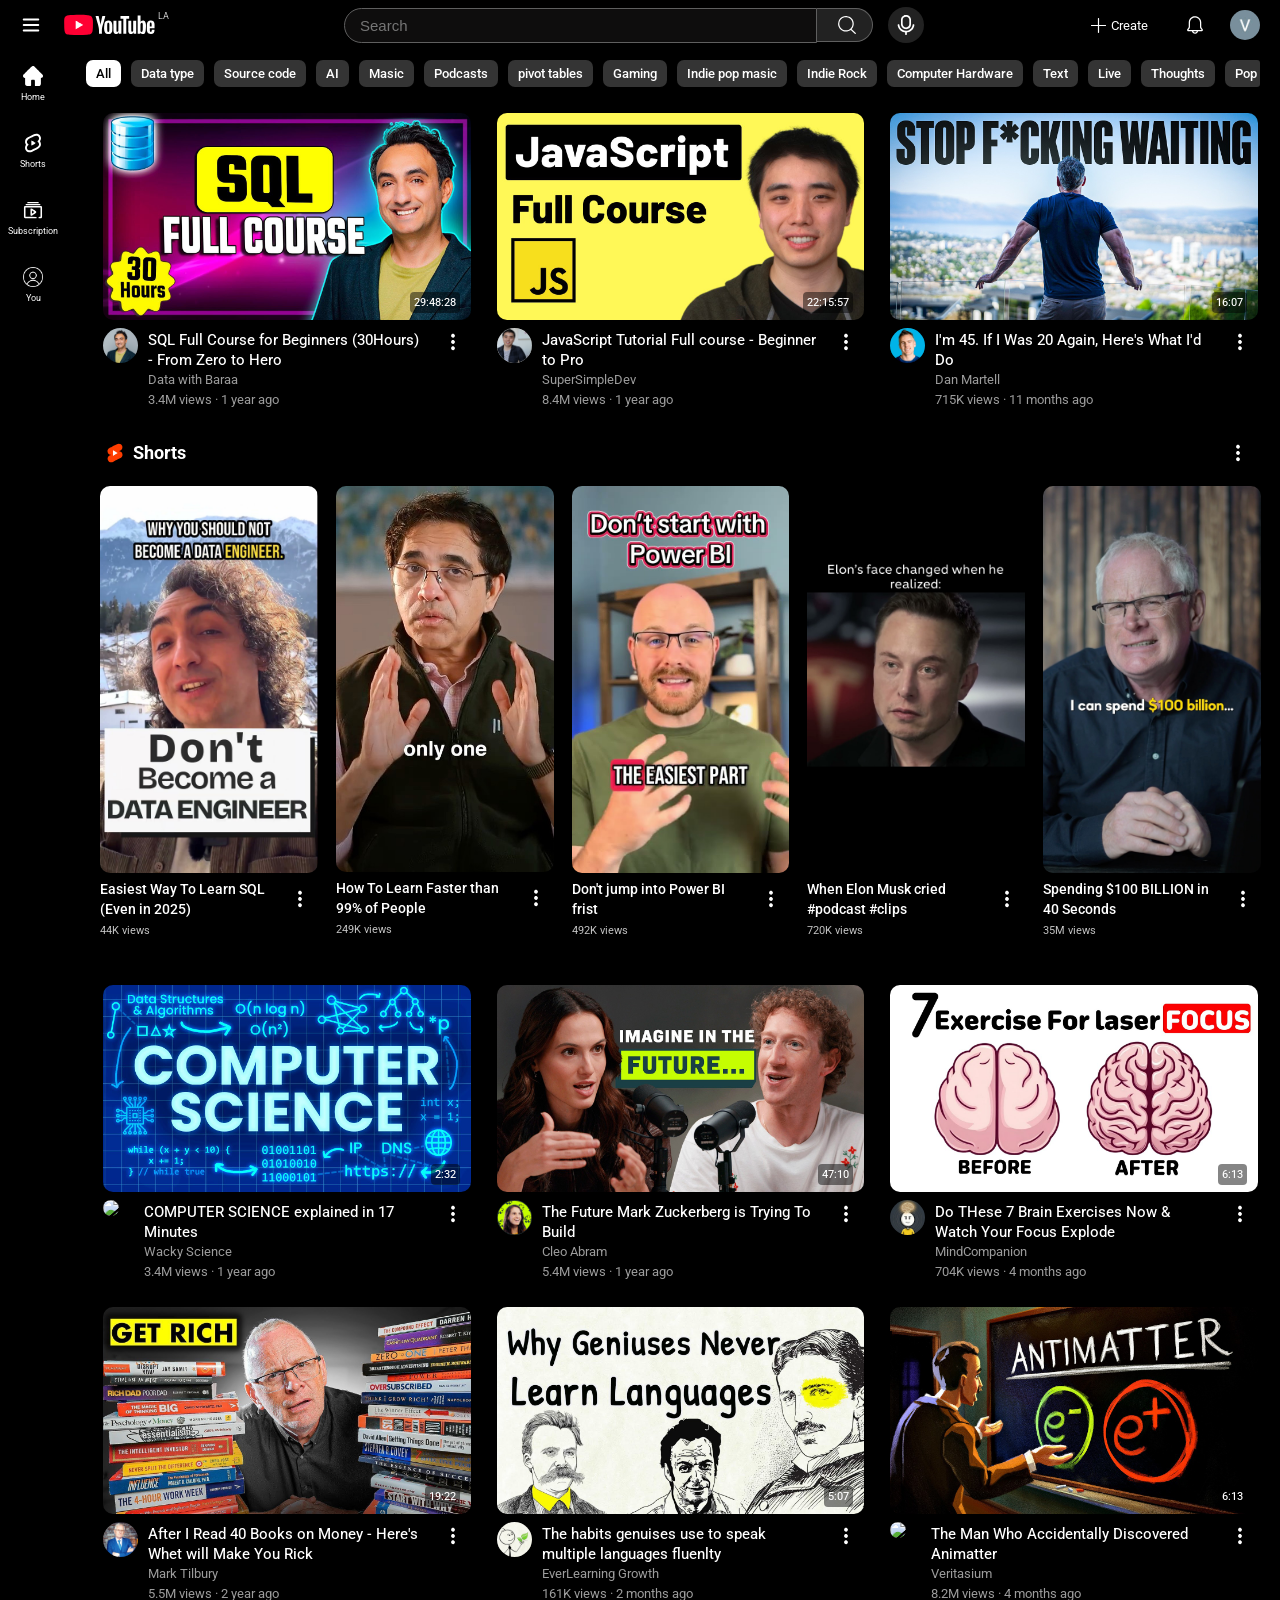
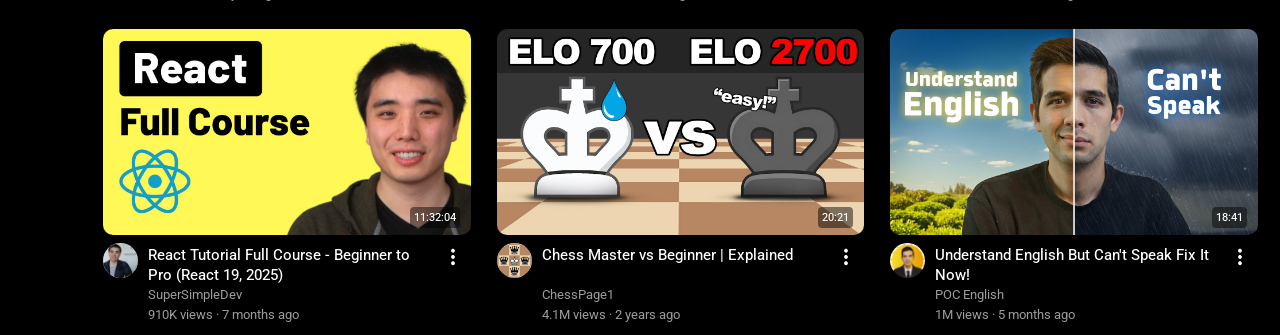
==== index.html @ 27a3a65a "Add comment in index.html for testing" ====
<!doctype html>
<html lang="en">
  <head>
    <meta charset="UTF-8" />
    <meta name="viewport" content="width=device-width, initial-scale=1.0" />
    <title>Youtube.com</title>
    <link rel="preconnect" href="https://fonts.googleapis.com" />
    <link rel="preconnect" href="https://fonts.gstatic.com" crossorigin />
    <link
      href="https://fonts.googleapis.com/css2?family=Roboto:ital,wght@0,100..900;1,100..900&display=swap"
      rel="stylesheet"
    />
    <link rel="stylesheet" href="style/general.css" />
    <link rel="stylesheet" href="style/header.css" />
    <link rel="stylesheet" href="style/youtube-sidebar.css" />
    <link rel="stylesheet" href="style/header-2.css" />
    <link rel="stylesheet" href="style/vdieo-section.css" />
    <link rel="stylesheet" href="style/youtube-shorts.css" />
  </head>

  <body>
    <!-- this comment form another -->
    <!-- this add for test-->
    <header>
      <div class="video-head">
        <div class="left-section">
          <img
            class="hamburger-bar"
            src="youtube-icon/burger-menu-svgrepo-com.svg"
          />
          <div class="box-youtube-logo">
            <img
              class="youtube-logo"
              src="youtube-icon/yt_logo_fullcolor_white_digital.svg"
            />
            <p class="LA">LA</p>
          </div>
        </div>
        <div class="middle-section">
          <input class="youtube-search" placeholder="Search" />
          <button class="button-search">
            <img
              class="search-icon"
              src="youtube-icon/[CITYPNG.COM]Search Explore White Icon Transparent PNG - 4000x4000.svg"
            />
          </button>
          <button class="button-voice-search">
            <img
              class="icon-voice-search"
              src="youtube-icon/voice-record.svg"
            />
            <div class="voice-tooltip">search with your voice</div>
          </button>
        </div>
        <div class="right-section">
          <div class="button-create">
            <img class="plus" src="youtube-icon/plus.svg" />
            <span class="button-create-sub"> Create</span>
          </div>
          <button class="button-notification">
            <img
              class="youtube-notification"
              src="youtube-icon/ntification.svg"
            />
            <div class="notification-tooltip">notification</div>
          </button>
          <img class="main-channel" src="youtube-image-channel/unnamed.jpg" />
        </div>
      </div>
    </header>

    <!--  This is a Header 2  -->
    <header>
      <div class="header-2">
        <div class="wrapper">
          <div class="vdieo-type-all">All</div>
          <div class="vdieo-type">Data type</div>
          <div class="vdieo-type">Source code</div>
          <div class="vdieo-type">AI</div>
          <div class="vdieo-type">Masic</div>
          <div class="vdieo-type">Podcasts</div>
          <div class="vdieo-type">pivot tables</div>
          <div class="vdieo-type">Gaming</div>
          <div class="vdieo-type">Indie pop masic</div>
          <div class="vdieo-type">Indie Rock</div>
          <div class="vdieo-type">Computer Hardware</div>
          <div class="vdieo-type">Text</div>
          <div class="vdieo-type">Live</div>
          <div class="vdieo-type">Thoughts</div>
          <div class="vdieo-type">Pop Masic</div>
          <div class="vdieo-type">Balls</div>
          <div class="vdieo-type">Recently uploaded</div>
          <div class="vdieo-type">Watched</div>
          <div class="vdieo-type">New to you</div>
        </div>
      </div>
    </header>
    <!--  This is a Sidebar  -->
    <nav>
      <div class="vdieo-sidebar">
        <div class="sidebar-icon">
          <button class="sidebar-button">
            <img class="icon" src="youtube-icon/home.svg" />
          </button>
          <div class="sidebar-button-sub">Home</div>
        </div>

        <div class="sidebar-icon">
          <button class="sidebar-button">
            <img class="icon" src="youtube-icon/icons8-youtube-shorts-96.svg" />
          </button>
          <div class="sidebar-button-sub">Shorts</div>
        </div>

        <div class="sidebar-icon">
          <button class="sidebar-button">
            <img class="icon" src="youtube-icon/icons8-subscription-96.svg" />
          </button>
          <div class="sidebar-button-sub">Subscription</div>
        </div>

        <div class="sidebar-icon">
          <button class="sidebar-button">
            <img class="icon" src="youtube-icon/profile.png" />
          </button>
          <div class="sidebar-button-sub">You</div>
        </div>
      </div>
    </nav>

    <!--  This is a section  -->
    <section>
      <div class="containner-youtube-video">
        <div class="youtube-video">
          <div class="youtube-cover-page">
            <img src="youtube-thumbnail/thumbnail-1.jpg" />
            <div class="time">29:48:28</div>
          </div>
          <div class="video-preview">
            <div class="video-channel">
              <img src="youtube-image-channel/channel-1.jpg" />
            </div>
            <div class="video-topic">
              <div class="box-ad">
                <p class="vdieo-title">
                  SQL Full Course for Beginners (30Hours) - From Zero to Hero
                </p>
                <button class="button-ad">
                  <img class="icon-ad" src="youtube-icon/dots.svg" />
                </button>
              </div>
              <p class="channel-name">Data with Baraa</p>
              <p class="video-view">3.4M views &#183; 1 year ago</p>
            </div>
          </div>
        </div>

        <div class="youtube-video">
          <div class="youtube-cover-page">
            <img src="youtube-thumbnail/thumbnail-2.jpg" />
            <div class="time">22:15:57</div>
          </div>
          <div class="video-preview">
            <div class="video-channel">
              <img src="youtube-image-channel/channel-2.png" />
            </div>
            <div class="video-topic">
              <div class="box-ad">
                <p class="vdieo-title">
                  JavaScript Tutorial Full course - Beginner to Pro
                </p>
                <button class="button-ad">
                  <img class="icon-ad" src="youtube-icon/dots.svg" />
                </button>
              </div>
              <p class="channel-name">SuperSimpleDev</p>
              <p class="video-view">8.4M views &#183; 1 year ago</p>
            </div>
          </div>
        </div>

        <div class="youtube-video-move">
          <div class="youtube-cover-page-move">
            <img src="youtube-thumbnail/thumbnail-3.jpg" />
            <div class="time-move">16:07</div>
          </div>
          <div class="video-preview-move">
            <div class="video-channel-move">
              <img src="youtube-image-channel/channels-3.jpg" />
            </div>
            <div class="video-topic-move">
              <div class="box-ad-move">
                <p class="vdieo-title-move">
                  I'm 45. If I Was 20 Again, Here's What I'd Do
                </p>
                <button class="button-ad-move">
                  <img class="icon-ad-move" src="youtube-icon/dots.svg" />
                </button>
              </div>
              <p class="channel-name-move">Dan Martell</p>
              <p class="video-view-move">715K views &#183; 11 months ago</p>
            </div>
          </div>
        </div>
      </div>

      <!--   This is a Youtube Shorts   -->

      <div class="containner-youtube-shorts">
        <div class="box-youtube-shorts">
          <div class="youtube-shorts-logo">
            <img src="youtube-icon/icons8-youtube-shorts-480.svg" />
            <p>Shorts</p>
          </div>
          <button class="button-thir-dot-youtube-shorts">
            <img
              class="icon-thir-dot-youtube-shorts"
              src="youtube-icon/dots.svg"
            />
          </button>
        </div>

        <div class="containner-youtube-shorts-grid">
          <div class="youtube-shorts-video">
            <div class="youtube-shorts-cover-page">
              <img src="youtube-shorts-image/shorts-1.jpg" />
            </div>
            <div class="box-youtube-shorts-topic">
              <div class="youtube-shorts-topic">
                <p>Easiest Way To Learn SQL (Even in 2025)</p>
                <div>
                  <button class="button-ad">
                    <img class="icon-ad" src="youtube-icon/dots.svg" />
                  </button>
                </div>
              </div>
              <p class="views-youtube-shorts">44K views</p>
            </div>
          </div>

          <div class="youtube-shorts-video">
            <div class="youtube-shorts-cover-page">
              <img src="youtube-shorts-image/shorts-2.jpg" />
            </div>
            <div class="box-youtube-shorts-topic">
              <div class="youtube-shorts-topic">
                <p>How To Learn Faster than 99% of People</p>
                <button class="button-ad">
                  <img class="icon-ad" src="youtube-icon/dots.svg" />
                </button>
              </div>
              <p class="views-youtube-shorts">249K views</p>
            </div>
          </div>

          <div class="youtube-shorts-video-1">
            <div class="youtube-shorts-cover-page-1">
              <img src="youtube-shorts-image/shorts-3.jpg" />
            </div>
            <div class="box-youtube-shorts-topic-1">
              <div class="youtube-shorts-topic-1">
                <p>Don't jump into Power BI frist</p>
                <button class="button-ad-1">
                  <img class="icon-ad-1" src="youtube-icon/dots.svg" />
                </button>
              </div>
              <p class="views-youtube-shorts-1">492K views</p>
            </div>
          </div>

          <div class="youtube-shorts-video-2">
            <div class="youtube-shorts-cover-page-2">
              <img src="youtube-shorts-image/shorts-4.jpg" />
            </div>
            <div class="box-youtube-shorts-topic-2">
              <div class="youtube-shorts-topic-2">
                <p>When Elon Musk cried #podcast #clips</p>
                <button class="button-ad-2">
                  <img class="icon-ad-2" src="youtube-icon/dots.svg" />
                </button>
              </div>
              <p class="views-youtube-shorts-2">720K views</p>
            </div>
          </div>

          <div class="youtube-shorts-video-2">
            <div class="youtube-shorts-cover-page-2">
              <img src="youtube-shorts-image/shorts-5.jpg" />
            </div>
            <div class="box-youtube-shorts-topic-2">
              <div class="youtube-shorts-topic-2">
                <p>Spending $100 BILLION in 40 Seconds</p>
                <button class="button-ad-2">
                  <img class="icon-ad-2" src="youtube-icon/dots.svg" />
                </button>
              </div>
              <p class="views-youtube-shorts-2">35M views</p>
            </div>
          </div>
        </div>
      </div>

      <!--  This is a Youtube Video after Shorts  -->
      <div class="containner-youtube-vdieo-2">
        <div class="youtube-video">
          <div class="youtube-cover-page">
            <img src="youtube-thumbnail/thumbnail-4.jpg" />
            <div class="time">2:32</div>
          </div>
          <div class="video-preview">
            <div class="video-channel">
              <img src="youtube-image-channel/channels-4.jpg" />
            </div>
            <div class="video-topic">
              <div class="box-ad">
                <p class="vdieo-title">
                  COMPUTER SCIENCE explained in 17 Minutes
                </p>
                <button class="button-ad">
                  <img class="icon-ad" src="youtube-icon/dots.svg" />
                </button>
              </div>
              <p class="channel-name">Wacky Science</p>
              <p class="video-view">3.4M views &#183; 1 year ago</p>
            </div>
          </div>
        </div>

        <div class="youtube-video">
          <div class="youtube-cover-page">
            <img src="youtube-thumbnail/thumbnail-5.jpg" />
            <div class="time">47:10</div>
          </div>
          <div class="video-preview">
            <div class="video-channel">
              <img src="youtube-image-channel/channels-5.png" />
            </div>
            <div class="video-topic">
              <div class="box-ad">
                <p class="vdieo-title">
                  The Future Mark Zuckerberg is Trying To Build
                </p>
                <button class="button-ad">
                  <img class="icon-ad" src="youtube-icon/dots.svg" />
                </button>
              </div>
              <p class="channel-name">Cleo Abram</p>
              <p class="video-view">5.4M views &#183; 1 year ago</p>
            </div>
          </div>
        </div>

        <div class="youtube-video-move">
          <div class="youtube-cover-page-move">
            <img src="youtube-thumbnail/thumbnail-6.jpg" />
            <div class="time-move">6:13</div>
          </div>
          <div class="video-preview-move">
            <div class="video-channel-move">
              <img src="youtube-image-channel/channels-6.jpg" />
            </div>
            <div class="video-topic-move">
              <div class="box-ad-move">
                <p class="vdieo-title-move">
                  Do THese 7 Brain Exercises Now & Watch Your Focus Explode
                </p>
                <button class="button-ad-move">
                  <img class="icon-ad-move" src="youtube-icon/dots.svg" />
                </button>
              </div>
              <p class="channel-name-move">MindCompanion</p>
              <p class="video-view-move">704K views &#183; 4 months ago</p>
            </div>
          </div>
        </div>

        <div class="youtube-video">
          <div class="youtube-cover-page">
            <img src="youtube-thumbnail/thumbnail-7.jpg" />
            <div class="time">19:22</div>
          </div>
          <div class="video-preview">
            <div class="video-channel">
              <img src="youtube-image-channel/channels-7.jpg" />
            </div>
            <div class="video-topic">
              <div class="box-ad">
                <p class="vdieo-title">
                  After I Read 40 Books on Money - Here's Whet will Make You
                  Rick
                </p>
                <button class="button-ad">
                  <img class="icon-ad" src="youtube-icon/dots.svg" />
                </button>
              </div>
              <p class="channel-name">Mark Tilbury</p>
              <p class="video-view">5.5M views &#183; 2 year ago</p>
            </div>
          </div>
        </div>

        <div class="youtube-video">
          <div class="youtube-cover-page">
            <img src="youtube-thumbnail/thumbnail-8.jpg" />
            <div class="time">5:07</div>
          </div>
          <div class="video-preview">
            <div class="video-channel">
              <img src="youtube-image-channel/channels-8.png" />
            </div>
            <div class="video-topic">
              <div class="box-ad">
                <p class="vdieo-title">
                  The habits genuises use to speak multiple languages fluenlty
                </p>
                <button class="button-ad">
                  <img class="icon-ad" src="youtube-icon/dots.svg" />
                </button>
              </div>
              <p class="channel-name">EverLearning Growth</p>
              <p class="video-view">161K views &#183; 2 months ago</p>
            </div>
          </div>
        </div>

        <div class="youtube-video-move">
          <div class="youtube-cover-page-move">
            <img src="youtube-thumbnail/thumbnail-9.jpg" />
            <div class="time-move">6:13</div>
          </div>
          <div class="video-preview-move">
            <div class="video-channel-move">
              <img src="youtube-image-channel/channels-9.jpg" />
            </div>
            <div class="video-topic-move">
              <div class="box-ad-move">
                <p class="vdieo-title-move">
                  The Man Who Accidentally Discovered Animatter
                </p>
                <button class="button-ad-move">
                  <img class="icon-ad-move" src="youtube-icon/dots.svg" />
                </button>
              </div>
              <p class="channel-name-move">Veritasium</p>
              <p class="video-view-move">8.2M views &#183; 4 months ago</p>
            </div>
          </div>
        </div>

        <div class="youtube-video">
          <div class="youtube-cover-page">
            <img src="youtube-thumbnail/thumbnail-10.jpg" />
            <div class="time">11:32:04</div>
          </div>
          <div class="video-preview">
            <div class="video-channel">
              <img src="youtube-image-channel/channel-2.png" />
            </div>
            <div class="video-topic">
              <div class="box-ad">
                <p class="vdieo-title">
                  React Tutorial Full Course - Beginner to Pro (React 19, 2025)
                </p>
                <button class="button-ad">
                  <img class="icon-ad" src="youtube-icon/dots.svg" />
                </button>
              </div>
              <p class="channel-name">SuperSimpleDev</p>
              <p class="video-view">910K views &#183; 7 months ago</p>
            </div>
          </div>
        </div>

        <div class="youtube-video">
          <div class="youtube-cover-page">
            <img src="youtube-thumbnail/thumbnail-11.jpg" />
            <div class="time">20:21</div>
          </div>
          <div class="video-preview">
            <div class="video-channel">
              <img src="youtube-image-channel/channels-10.png" />
            </div>
            <div class="video-topic">
              <div class="box-ad">
                <p class="vdieo-title">Chess Master vs Beginner | Explained</p>
                <button class="button-ad">
                  <img class="icon-ad" src="youtube-icon/dots.svg" />
                </button>
              </div>
              <p class="channel-name">ChessPage1</p>
              <p class="video-view">4.1M views &#183; 2 years ago</p>
            </div>
          </div>
        </div>

        <div class="youtube-video-move">
          <div class="youtube-cover-page-move">
            <img src="youtube-thumbnail/thumbnail-12.jpg" />
            <div class="time-move">18:41</div>
          </div>
          <div class="video-preview-move">
            <div class="video-channel-move">
              <img src="youtube-image-channel/channels-11.jpg" />
            </div>
            <div class="video-topic-move">
              <div class="box-ad-move">
                <p class="vdieo-title-move">
                  Understand English But Can't Speak Fix It Now!
                </p>
                <button class="button-ad-move">
                  <img class="icon-ad-move" src="youtube-icon/dots.svg" />
                </button>
              </div>
              <p class="channel-name-move">POC English</p>
              <p class="video-view-move">1M views &#183; 5 months ago</p>
            </div>
          </div>
        </div>
      </div>
    </section>
  </body>
</html>
---- style/general.css ----
body {
    font-family: Roboto, Arial;
    margin: 0;
    padding-top: 100px;
    padding-left: 90px;
    padding-right: 9px;
    height: 1000px;
    background-color: black;
    scrollbar-width: none;
}

p {
    margin: 0;
    color: white
}

@media (max-width:780px) {
    body {
        padding-left: 9px;
    }
}
---- style/header.css ----
.video-head {
    display: flex;
    background-color: black;
    align-items: center;
    justify-content: space-between;
    padding-top: 5px;
    padding-bottom: 5px;
    padding-left: 12px;
    padding-right: 20px;
    position: fixed;
    top: 0;
    left: 0;
    right: 0;
    z-index: 2;
}

.left-section {
    display: flex;
    align-items: center;
    width: 150px;
    justify-content: space-between;
    margin-right: 56px
}

.hamburger-bar {
    height: 22px;
    padding: 8px;
    border-radius: 20px;
    transition: background-color 0.15s;
    cursor: pointer;
}

.hamburger-bar:hover {
    background-color: rgba(128, 128, 128, 0.258);
}

.box-youtube-logo {
    position: relative;
    display: flex;
    align-items: center;
}

.youtube-logo {
    height: 40px;
}

.LA {
    position: absolute;
    top: 6px;
    right: 0;
    color: rgb(200, 200, 200);
    font-size: 9px;
}

.middle-section {
    display: flex;
    align-items: center;
    flex: 1;
    max-width: 580px;
}

.youtube-search {
    height: 31px;
    padding-left: 15px;
    color: rgb(242, 242, 242);
    border: 0.5px solid rgb(95, 95, 95);
    border-top-left-radius: 20px;
    border-bottom-left-radius: 20px;
    font-size: 15px;
    flex: 1;
    width: 0;
    background-color: rgba(23, 22, 22, 0.614);
}

.youtube-search:focus {
    outline: none;
    border: 1px solid rgb(0, 102, 255);
}

.button-search {
    border: none;
    background-color: rgb(34, 34, 34);
    display: flex;
    align-items: center;
    height: 34px;
    padding-left: 15px;
    padding-right: 10px;
    border-top-right-radius: 20px;
    border-bottom-right-radius: 20px;
    border: 0.5px solid rgb(95, 95, 95);
    border-left: none;
    cursor: pointer;
}

.search-icon {
    height: 30px;
}

.button-voice-search {
    border: none;
    display: flex;
    align-items: center;
    padding: 8px 8px;
    border-radius: 20px;
    background-color: rgb(34, 34, 34);
    margin-left: 15px;
    cursor: pointer;
    transition: background-color 0.15s;
    position: relative;
    justify-content: center;
}

.button-voice-search:hover {
    background-color: rgb(60, 60, 60);
}

.button-voice-search .voice-tooltip,
.button-notification .notification-tooltip {
    position: absolute;
    white-space: nowrap;
    background-color: rgba(60, 60, 60, 0.95);
    color: white;
    padding: 9px 6px;
    border-radius: 5px;
    font-size: 10px;
    bottom: -40px;
    opacity: 0;
    pointer-events: none;
    transition: opacity 0.15s;
}

.button-voice-search:hover .voice-tooltip,
.button-notification:hover .notification-tooltip {
    opacity: 1;
}


.icon-voice-search {
    height: 20px;
}

.right-section {
    display: flex;
    align-items: center;
    background-color: rgb(0, 0, 0);
    width: 150px;
    justify-content: space-between;
    margin-left: 30px;
    width: 180px;
    flex-shrink: 0;
}

.button-create {
    display: flex;
    align-items: center;
    padding: 11px;
    border-radius: 20px;
    transition: background-color 0.15s;
    cursor: pointer;
}

.button-create:hover {
    background-color: rgba(128, 128, 128, 0.258);
}

.plus {
    height: 15px;
}

.button-create-sub {
    color: white;
    margin-left: 5px;
    font-size: 13px;
}

.button-notification {
    padding: 8px;
    border-radius: 20px;
    display: flex;
    justify-content: center;
    align-items: center;
    transition: background-color 0.15s;
    cursor: pointer;
    border: none;
    background: none;
    position: relative;
}

.button-notification:hover {
    background-color: rgba(128, 128, 128, 0.258);
}

.youtube-notification {
    height: 20px;
}

.main-channel {
    height: 30px;
    border-radius: 50px;
    cursor: pointer
}
---- style/youtube-sidebar.css ----
.vdieo-sidebar {
    background-color: rgb(0, 0, 0);
    z-index: 1;
    display: flex;
    flex-direction: column;
    position: fixed;
    color: white;
    align-items: center;
    left: 0;
    bottom: 0;
    width: 58px;
    top: 50px;
    padding-left: 4px;
    padding-right: 4px;
}

.sidebar-icon {
    display: flex;
    flex-direction: column;
    align-items: center;
    width: 100%;
    padding-top: 15px;
    padding-bottom: 15px;
    border-radius: 10px;
    transition: background-color 0.15s;
    cursor: pointer;
}

.sidebar-icon:hover {
    background-color: rgba(128, 128, 128, 0.258);

}

.sidebar-button {
    border: none;
    background: none;
}

.icon {
    height: 20px;
    margin-bottom: 2px;
}

.sidebar-button-sub {
    font-size: 9px;
}

@media (max-width:780px) {

    .vdieo-sidebar,
    .sidebar-icon,
    .sidebar-button,
    .icon,
    .sidebar-button-sub {
        display: none;
    }

}
---- style/header-2.css ----
.header-2 {
    position: fixed;
    display: flex;
    top: 50px;
    left: 66px;
    right: 0;
    background-color: rgb(0, 0, 0);
    padding-top: 10px;
    padding-bottom: 10px;
    padding-left: 20px;
    padding-right: 20px;
    z-index: 1;
}

.wrapper {
    display: flex;
    gap: 10px;
    align-items: center;
    flex-wrap: nowrap;
    overflow-x: auto;
    scrollbar-width: none;
    border-radius: 3px;
}

.vdieo-type-all {
    background-color: white;
    padding: 6px 10px;
    border-radius: 7px;
    font-size: 13px;
    font-weight: 500;
    cursor: pointer;
    flex: 0 0 auto;
}

.vdieo-type {
    background-color: rgba(255, 255, 255, 0.204);
    padding: 6px 10px;
    border-radius: 7px;
    font-size: 13px;
    font-weight: 500;
    color: white;
    cursor: pointer;
    flex: 0 0 auto;
}

@media (max-width:780px) {
    .header-2 {
        left: 0;
    }
}
---- style/vdieo-section.css ----
.containner-youtube-video {
    display: grid;
    grid-template-columns: 1fr 1fr 1fr;
    row-gap: 2px;
}

.containner-youtube-vdieo-2 {
    display: grid;
    grid-template-columns: 1fr 1fr 1fr;
    row-gap: 2px;
}

@media (max-width:1000px) {

    .containner-youtube-video,
    .containner-youtube-vdieo-2 {
        grid-template-columns: 1fr 1fr;
    }

    .youtube-video-move,
    .youtube-cover-page-move,
    .youtube-cover-page-move img,
    .time-move,
    .video-preview-move,
    .video-channel-move,
    .video-channel-move img,
    .video-topic-move,
    .box-ad-move,
    .vdieo-title-move,
    .button-ad-move,
    .icon-ad-move,
    .channel-name-move,
    .video-view-move {
        display: none;
    }
}

@media (max-width:700px) {

    .containner-youtube-video,
    .containner-youtube-vdieo-2 {
        grid-template-columns: 1fr;
    }
}



.youtube-video,
.youtube-video-move {
    flex: 1;
    padding: 13px;
    border-radius: 15px;
    transition: background-color 0.15s;
}

.youtube-video:hover,
.youtube-video-move:hover {
    background-color: rgba(128, 128, 128, 0.258);
}

.youtube-cover-page,
.youtube-cover-page-move {
    flex: 1;
    cursor: pointer;
    position: relative;
}

.youtube-cover-page img,
.youtube-cover-page-move img {
    width: 100%;
    border-radius: 10px;
}

.time,
.time-move {
    position: absolute;
    color: white;
    bottom: 11px;
    right: 11px;
    font-size: 11px;
    font-weight: 450;
    background-color: rgba(0, 0, 0, 0.479);
    padding: 4px;
    border-radius: 4px;
}

.video-preview,
.video-preview-move {
    width: 100%;
    display: flex;
}

.video-channel,
.video-channel-move {
    width: 35px;
    vertical-align: top;
    margin-right: 10px;
}

.video-channel img,
.video-channel-move img {
    width: 35px;
    border-radius: 50px;
    margin-top: 4px;
}

.video-topic,
.video-topic-move {
    width: 100%;
    vertical-align: top;

}

.box-ad,
.box-ad-move {
    width: 100%;
    height: 40px;
    display: flex;
    justify-content: space-between;
    vertical-align: top;
}

.vdieo-title,
.vdieo-title-move {
    padding-right: 10px;
    font-weight: 450;
    line-height: 20px;
    font-size: 15px;
    margin-top: 6px;
}

.button-ad,
.button-ad-move,
.button-ad-2,
.button-ad-1 {
    display: flex;
    border: none;
    align-items: center;
    justify-content: center;
    height: 0px;
    width: 0px;
    padding: 18px;
    border-radius: 20px;
    background: none;
    transition: background-color 0.15s;
    vertical-align: top;
    cursor: pointer;
}

.button-ad:hover,
.button-ad-move:hover,
.button-ad-2:hover,
.button-ad-1:hover {
    background-color: rgba(159, 159, 159, 0.451);
}

.icon-ad,
.icon-ad-move,
.icon-ad-2,
.icon-ad-1 {
    width: 20px;

}

.channel-name,
.channel-name-move {
    font-size: 13px;
    color: rgb(156, 156, 156);
    margin-top: 8px;
}

.video-view,
.video-view-move {
    color: rgb(156, 156, 156);
    margin-top: 5px;
    font-size: 13px;
}
---- style/youtube-shorts.css ----
.containner-youtube-shorts {
    padding-bottom: 35px;
}



.box-youtube-shorts {
    display: flex;
    align-items: center;
    justify-content: space-between;
    padding-left: 15px;
    padding-right: 15px;
    padding-top: 15px;
    padding-bottom: 15px;

}

.youtube-shorts-logo {
    display: flex;
    align-items: center;
}

.youtube-shorts-logo img {
    height: 20px;
}

.youtube-shorts-logo p {
    font-weight: bold;
    font-size: 18px;
    margin-left: 8px;
}

.button-thir-dot-youtube-shorts {
    border: none;
    display: flex;
    align-items: center;
    justify-content: center;
    padding: 8px 8px;
    border-radius: 20px;
    box-sizing: border-box;
    background: none;
}

.button-thir-dot-youtube-shorts:active {
    outline: none;
    outline: 1px solid gray;
    background-color: rgba(128, 128, 128, 0.487);
}

.icon-thir-dot-youtube-shorts {
    height: 20px;
}

.containner-youtube-shorts-grid {
    display: grid;
    grid-template-columns: 1fr 1fr 1fr 1fr 1fr;
    column-gap: 18px;
    padding-right: 10px;
    padding-left: 10px;
}

@media(max-width: 1120px) {
    .containner-youtube-shorts-grid {
        grid-template-columns: 1fr 1fr 1fr;
    }

    .youtube-shorts-video-2,
    .youtube-shorts-cover-page-2,
    .youtube-shorts-cover-page-2 img,
    .box-youtube-shorts-topic-2,
    .youtube-shorts-topic-2,
    .youtube-shorts-topic-2 p,
    .button-ad-2,
    .icon-ad-2,
    .views-youtube-shorts-2 {
        display: none;
    }
}

@media(max-width: 700px) {
    .containner-youtube-shorts-grid {
        grid-template-columns: 1fr 1fr;
    }

    .youtube-shorts-video-1,
    .youtube-shorts-cover-page-1,
    .youtube-shorts-cover-page-1 img,
    .box-youtube-shorts-topic-1,
    .youtube-shorts-topic-1,
    .youtube-shorts-topic-1 p,
    .button-ad-1,
    .icon-ad-1,
    .views-youtube-shorts-1 {
        display: none;
    }
}

.youtube-shorts-video,
.youtube-shorts-video-2,
.youtube-shorts-video-1 {
    flex: 1;
    cursor: pointer;
}

.youtube-shorts-cover-page,
.youtube-shorts-cover-page-2,
.youtube-shorts-cover-page-1 {
    flex: 1;
    margin-bottom: 2px;
}

.youtube-shorts-cover-page img,
.youtube-shorts-cover-page-2 img,
.youtube-shorts-cover-page-1 img {
    width: 100%;
    border-radius: 10px;
}

.box-youtube-shorts-topic,
.box-youtube-shorts-topic-2,
.box-youtube-shorts-topic-1 {}

.youtube-shorts-topic,
.youtube-shorts-topic-2,
.youtube-shorts-topic-1 {
    display: flex;
    align-items: center;
    justify-content: space-between;
}

.youtube-shorts-topic p,
.youtube-shorts-topic-2 p,
.youtube-shorts-topic-1 p {
    font-size: 14px;
    font-weight: 500;
    line-height: 20px;
    padding-right: 5px;
}

.views-youtube-shorts,
.views-youtube-shorts-2,
.views-youtube-shorts-1 {
    font-size: 11px;
    color: rgb(194, 194, 194);
    margin-top: 5px;
}
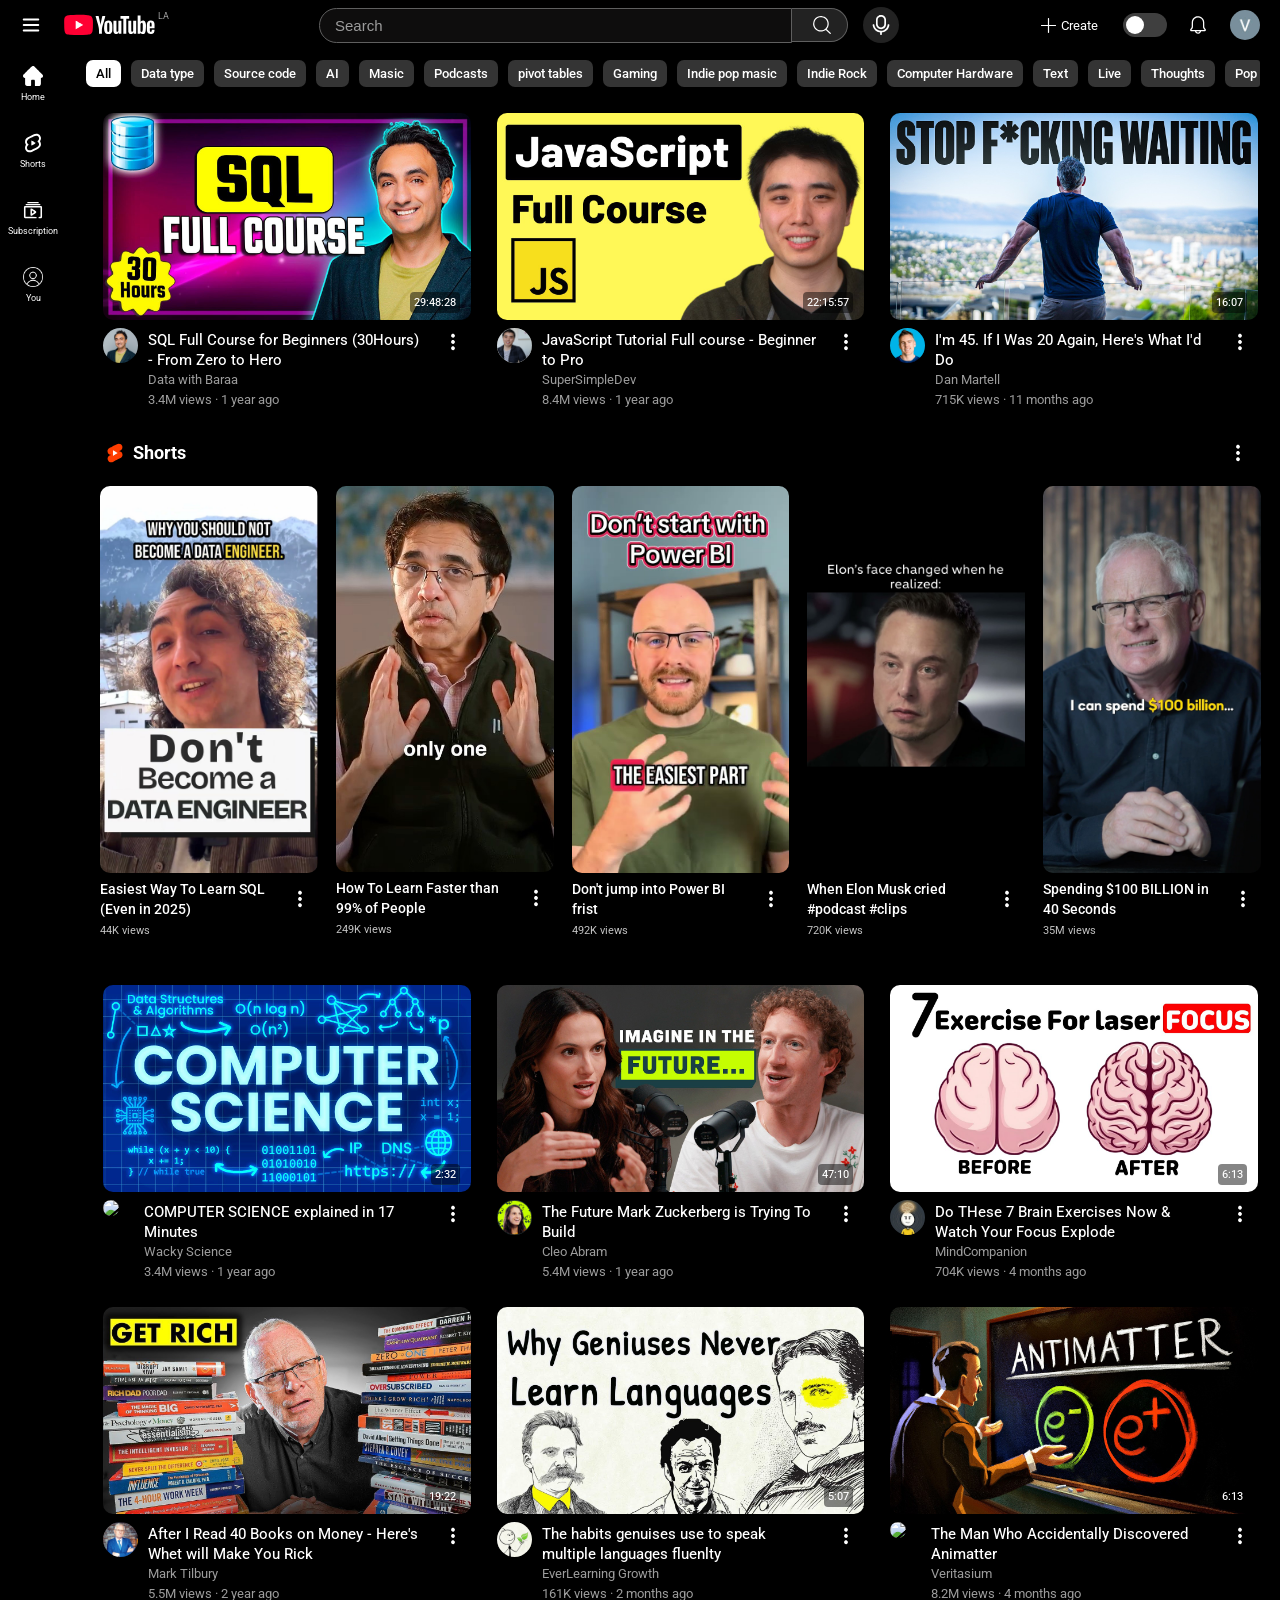
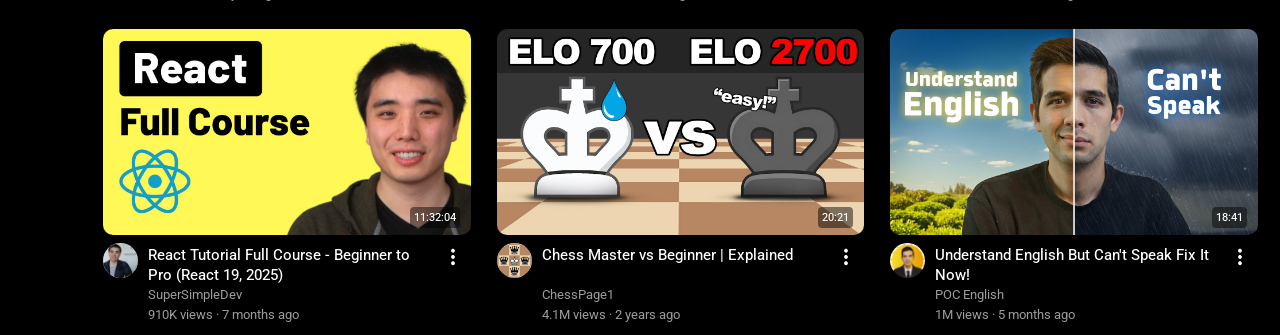
==== commit 1489d6fd: "create featrue toggle color" ====
--- a/index.html
+++ b/index.html
@@ -16,11 +16,21 @@
     <link rel="stylesheet" href="style/header-2.css" />
     <link rel="stylesheet" href="style/vdieo-section.css" />
     <link rel="stylesheet" href="style/youtube-shorts.css" />
+    <script>
+      (function () {
+        var theme = localStorage.getItem("theme");
+        document.documentElement.setAttribute(
+          "data-theme",
+          theme === "light" ? "light" : "dark"
+        );
+      })();
+    </script>
   </head>
 
   <body>
-    <!-- this comment form another -->
+    <!-- this comment form me -->
     <!-- this add for test-->
+     <!-- this youtube version 2-->
     <header>
       <div class="video-head">
         <div class="left-section">
@@ -57,6 +67,12 @@
             <img class="plus" src="youtube-icon/plus.svg" />
             <span class="button-create-sub"> Create</span>
           </div>
+          <button class="theme-toggle" type="button" aria-label="Switch to light theme">
+            <span class="theme-toggle-track">
+              <span class="theme-toggle-thumb"></span>
+            </span>
+            <span class="theme-tooltip">light mode</span>
+          </button>
           <button class="button-notification">
             <img
               class="youtube-notification"
@@ -518,5 +534,6 @@
         </div>
       </div>
     </section>
+    <script src="script/theme.js"></script>
   </body>
 </html>
--- a/style/general.css
+++ b/style/general.css
@@ -1,3 +1,46 @@
+:root,
+html[data-theme="dark"] {
+    --bg: #000000;
+    --surface: #000000;
+    --text: #ffffff;
+    --muted: rgb(156, 156, 156);
+    --muted-soft: rgb(194, 194, 194);
+    --search-bg: rgba(23, 22, 22, 0.614);
+    --search-text: rgb(242, 242, 242);
+    --search-border: rgb(95, 95, 95);
+    --button-bg: rgb(34, 34, 34);
+    --button-hover: rgb(60, 60, 60);
+    --hover: rgba(128, 128, 128, 0.258);
+    --chip: rgba(255, 255, 255, 0.204);
+    --chip-all-bg: #ffffff;
+    --chip-all-text: #000000;
+    --tooltip-bg: rgba(60, 60, 60, 0.95);
+    --toggle-track: #3f3f3f;
+    --toggle-thumb: #ffffff;
+    --icon-filter: none;
+}
+
+html[data-theme="light"] {
+    --bg: #ffffff;
+    --surface: #ffffff;
+    --text: #0f0f0f;
+    --muted: #606060;
+    --muted-soft: #606060;
+    --search-bg: #ffffff;
+    --search-text: #0f0f0f;
+    --search-border: #cccccc;
+    --button-bg: #f2f2f2;
+    --button-hover: #e5e5e5;
+    --hover: rgba(0, 0, 0, 0.08);
+    --chip: #f2f2f2;
+    --chip-all-bg: #0f0f0f;
+    --chip-all-text: #ffffff;
+    --tooltip-bg: #606060;
+    --toggle-track: #0f0f0f;
+    --toggle-thumb: #ffffff;
+    --icon-filter: invert(1);
+}
+
 body {
     font-family: Roboto, Arial;
     margin: 0;
@@ -5,17 +48,19 @@
     padding-left: 90px;
     padding-right: 9px;
     height: 1000px;
-    background-color: black;
+    background-color: var(--bg);
+    color: var(--text);
     scrollbar-width: none;
+    transition: background-color 0.2s, color 0.2s;
 }
 
 p {
     margin: 0;
-    color: white
+    color: var(--text);
 }
 
 @media (max-width:780px) {
     body {
         padding-left: 9px;
     }
-}+}
--- a/style/header.css
+++ b/style/header.css
@@ -1,6 +1,6 @@
 .video-head {
     display: flex;
-    background-color: black;
+    background-color: var(--surface);
     align-items: center;
     justify-content: space-between;
     padding-top: 5px;
@@ -31,7 +31,16 @@
 }
 
 .hamburger-bar:hover {
-    background-color: rgba(128, 128, 128, 0.258);
+    background-color: var(--hover);
+}
+
+.hamburger-bar,
+.search-icon,
+.icon-voice-search,
+.plus,
+.youtube-notification,
+.youtube-logo {
+    filter: var(--icon-filter);
 }
 
 .box-youtube-logo {
@@ -48,7 +57,7 @@
     position: absolute;
     top: 6px;
     right: 0;
-    color: rgb(200, 200, 200);
+    color: var(--muted);
     font-size: 9px;
 }
 
@@ -62,14 +71,14 @@
 .youtube-search {
     height: 31px;
     padding-left: 15px;
-    color: rgb(242, 242, 242);
-    border: 0.5px solid rgb(95, 95, 95);
+    color: var(--search-text);
+    border: 0.5px solid var(--search-border);
     border-top-left-radius: 20px;
     border-bottom-left-radius: 20px;
     font-size: 15px;
     flex: 1;
     width: 0;
-    background-color: rgba(23, 22, 22, 0.614);
+    background-color: var(--search-bg);
 }
 
 .youtube-search:focus {
@@ -77,9 +86,13 @@
     border: 1px solid rgb(0, 102, 255);
 }
 
+.youtube-search::placeholder {
+    color: var(--muted);
+}
+
 .button-search {
     border: none;
-    background-color: rgb(34, 34, 34);
+    background-color: var(--button-bg);
     display: flex;
     align-items: center;
     height: 34px;
@@ -87,7 +100,7 @@
     padding-right: 10px;
     border-top-right-radius: 20px;
     border-bottom-right-radius: 20px;
-    border: 0.5px solid rgb(95, 95, 95);
+    border: 0.5px solid var(--search-border);
     border-left: none;
     cursor: pointer;
 }
@@ -102,7 +115,7 @@
     align-items: center;
     padding: 8px 8px;
     border-radius: 20px;
-    background-color: rgb(34, 34, 34);
+    background-color: var(--button-bg);
     margin-left: 15px;
     cursor: pointer;
     transition: background-color 0.15s;
@@ -111,15 +124,15 @@
 }
 
 .button-voice-search:hover {
-    background-color: rgb(60, 60, 60);
+    background-color: var(--button-hover);
 }
 
 .button-voice-search .voice-tooltip,
 .button-notification .notification-tooltip {
     position: absolute;
     white-space: nowrap;
-    background-color: rgba(60, 60, 60, 0.95);
-    color: white;
+    background-color: var(--tooltip-bg);
+    color: #ffffff;
     padding: 9px 6px;
     border-radius: 5px;
     font-size: 10px;
@@ -142,14 +155,68 @@
 .right-section {
     display: flex;
     align-items: center;
-    background-color: rgb(0, 0, 0);
-    width: 150px;
+    background-color: var(--surface);
     justify-content: space-between;
     margin-left: 30px;
-    width: 180px;
+    width: 230px;
     flex-shrink: 0;
 }
 
+.theme-toggle {
+    border: none;
+    background: none;
+    padding: 0;
+    cursor: pointer;
+    display: flex;
+    align-items: center;
+    position: relative;
+}
+
+.theme-toggle-track {
+    width: 44px;
+    height: 24px;
+    border-radius: 20px;
+    background-color: var(--toggle-track);
+    display: flex;
+    align-items: center;
+    padding: 0 3px;
+    box-sizing: border-box;
+    transition: background-color 0.2s;
+}
+
+.theme-toggle-thumb {
+    width: 18px;
+    height: 18px;
+    border-radius: 50%;
+    background-color: var(--toggle-thumb);
+    transform: translateX(0);
+    transition: transform 0.2s;
+}
+
+html[data-theme="light"] .theme-toggle-thumb {
+    transform: translateX(20px);
+}
+
+.theme-toggle .theme-tooltip {
+    position: absolute;
+    white-space: nowrap;
+    background-color: var(--tooltip-bg);
+    color: #ffffff;
+    padding: 9px 6px;
+    border-radius: 5px;
+    font-size: 10px;
+    bottom: -40px;
+    left: 50%;
+    transform: translateX(-50%);
+    opacity: 0;
+    pointer-events: none;
+    transition: opacity 0.15s;
+}
+
+.theme-toggle:hover .theme-tooltip {
+    opacity: 1;
+}
+
 .button-create {
     display: flex;
     align-items: center;
@@ -160,7 +227,7 @@
 }
 
 .button-create:hover {
-    background-color: rgba(128, 128, 128, 0.258);
+    background-color: var(--hover);
 }
 
 .plus {
@@ -168,7 +235,7 @@
 }
 
 .button-create-sub {
-    color: white;
+    color: var(--text);
     margin-left: 5px;
     font-size: 13px;
 }
@@ -187,7 +254,7 @@
 }
 
 .button-notification:hover {
-    background-color: rgba(128, 128, 128, 0.258);
+    background-color: var(--hover);
 }
 
 .youtube-notification {
--- a/style/youtube-sidebar.css
+++ b/style/youtube-sidebar.css
@@ -1,10 +1,10 @@
 .vdieo-sidebar {
-    background-color: rgb(0, 0, 0);
+    background-color: var(--surface);
     z-index: 1;
     display: flex;
     flex-direction: column;
     position: fixed;
-    color: white;
+    color: var(--text);
     align-items: center;
     left: 0;
     bottom: 0;
@@ -27,7 +27,7 @@
 }
 
 .sidebar-icon:hover {
-    background-color: rgba(128, 128, 128, 0.258);
+    background-color: var(--hover);
 
 }
 
@@ -39,6 +39,11 @@
 .icon {
     height: 20px;
     margin-bottom: 2px;
+    filter: var(--icon-filter);
+}
+
+.sidebar-icon img[src*="shorts"] {
+    filter: none;
 }
 
 .sidebar-button-sub {
--- a/style/header-2.css
+++ b/style/header-2.css
@@ -4,7 +4,7 @@
     top: 50px;
     left: 66px;
     right: 0;
-    background-color: rgb(0, 0, 0);
+    background-color: var(--surface);
     padding-top: 10px;
     padding-bottom: 10px;
     padding-left: 20px;
@@ -23,7 +23,8 @@
 }
 
 .vdieo-type-all {
-    background-color: white;
+    background-color: var(--chip-all-bg);
+    color: var(--chip-all-text);
     padding: 6px 10px;
     border-radius: 7px;
     font-size: 13px;
@@ -33,12 +34,12 @@
 }
 
 .vdieo-type {
-    background-color: rgba(255, 255, 255, 0.204);
+    background-color: var(--chip);
     padding: 6px 10px;
     border-radius: 7px;
     font-size: 13px;
     font-weight: 500;
-    color: white;
+    color: var(--text);
     cursor: pointer;
     flex: 0 0 auto;
 }
--- a/style/vdieo-section.css
+++ b/style/vdieo-section.css
@@ -55,7 +55,7 @@
 
 .youtube-video:hover,
 .youtube-video-move:hover {
-    background-color: rgba(128, 128, 128, 0.258);
+    background-color: var(--hover);
 }
 
 .youtube-cover-page,
@@ -159,19 +159,19 @@
 .icon-ad-2,
 .icon-ad-1 {
     width: 20px;
-
+    filter: var(--icon-filter);
 }
 
 .channel-name,
 .channel-name-move {
     font-size: 13px;
-    color: rgb(156, 156, 156);
+    color: var(--muted);
     margin-top: 8px;
 }
 
 .video-view,
 .video-view-move {
-    color: rgb(156, 156, 156);
+    color: var(--muted);
     margin-top: 5px;
     font-size: 13px;
 }
--- a/style/youtube-shorts.css
+++ b/style/youtube-shorts.css
@@ -141,6 +141,10 @@
 .views-youtube-shorts-2,
 .views-youtube-shorts-1 {
     font-size: 11px;
-    color: rgb(194, 194, 194);
+    color: var(--muted-soft);
     margin-top: 5px;
+}
+
+.icon-thir-dot-youtube-shorts {
+    filter: var(--icon-filter);
 }
